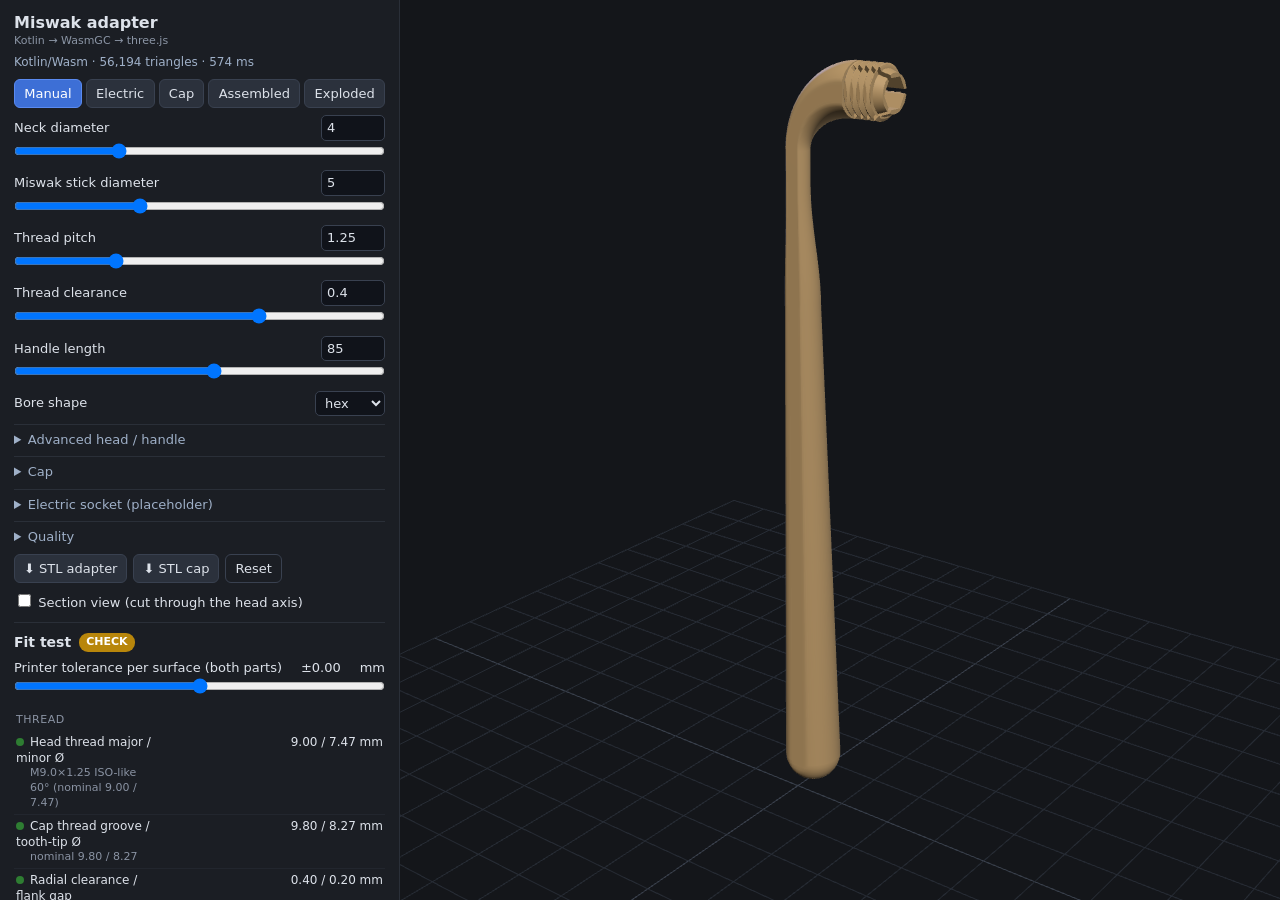
==== index.html @ 6ca2f8dc "miswak adapter Kotlin/Wasm site" ====
<!doctype html>
<html lang="en">
<head>
<meta charset="utf-8">
<meta name="viewport" content="width=device-width,initial-scale=1">
<title>Miswak toothbrush adapter — Kotlin/Wasm parametric generator</title>
<link rel="stylesheet" href="style.css">
<script type="importmap">
{ "imports": { "three": "./vendor/three.module.min.js" } }
</script>
</head>
<body>
<div id="app">
  <aside id="panel">
    <h1>Miswak adapter <small>Kotlin → WasmGC → three.js</small></h1>
    <div id="status" class="status">loading Kotlin/Wasm…</div>

    <div class="seg" id="modes">
      <button data-mode="manual" class="on">Manual</button>
      <button data-mode="electric">Electric</button>
      <button data-mode="cap">Cap</button>
      <button data-mode="assembled">Assembled</button>
      <button data-mode="exploded">Exploded</button>
    </div>
    <div class="row" id="variantRow" style="display:none">
      <label>Head for assembled/exploded</label>
      <select id="variant"><option value="manual">manual</option><option value="electric">electric</option></select>
    </div>

    <div id="controls"></div>

    <div class="row buttons">
      <button id="dlMain">⬇ STL adapter</button>
      <button id="dlCap">⬇ STL cap</button>
      <button id="reset" class="ghost">Reset</button>
    </div>
    <label class="chk"><input type="checkbox" id="section"> Section view (cut through the head axis)</label>

    <section id="fit">
      <h2>Fit test <span id="fitSummary" class="badge">…</span></h2>
      <div class="ctl"><div class="top"><label>Printer tolerance per surface (both parts)</label><span id="tolv">±0.00</span> mm</div>
        <input type="range" id="tol" min="-0.15" max="0.15" step="0.01" value="0"></div>
      <table id="fitTable"></table>
      <p class="foot">Live checks computed in Kotlin from the current parameters. <b>+</b> = over-extrusion (parts grow), <b>−</b> = under-extrusion.
        At the default parameters they match the virtual fit test of the exported STLs (trimesh + manifold3d helix sweep): free running to the cone,
        safe from −0.15 to +0.10 mm, +0.15 mm marginal; 22.5 MPa at 5 N (2.0×), 45 MPa at 10 N.
        Static results: <a href="fit-test/cross_section_assembled.png" target="_blank">assembled cross-section</a> ·
        <a href="fit-test/clearance_heatmap.png" target="_blank">clearance heat map</a> ·
        <a href="fit-test/REPORT.md" target="_blank">REPORT.md</a> ·
        <a href="fit-test/sweep_final.csv" target="_blank">sweep CSV</a> ·
        <a href="fit-test/thread_test_head.stl">thread test stub STL</a> + <a href="fit-test/thread_test_cap.stl">cap STL</a></p>
    </section>
    <pre id="info"></pre>
    <p class="foot">Geometry is generated in Kotlin (compiled to WebAssembly GC) by revolve / bend-sweep / thread-helix meshing — no CSG library. STL export is binary, in print orientation. Electric socket is a placeholder. Defaults = design v2 (fit-tested).</p>
  </aside>
  <main id="view"><canvas id="c"></canvas><div id="fallback" hidden></div></main>
</div>
<script type="module" src="app.js"></script>
</body>
</html>
---- style.css ----
*{box-sizing:border-box}
html,body{margin:0;height:100%;font:13px/1.35 system-ui,-apple-system,Segoe UI,Roboto,sans-serif;background:#14161a;color:#dde2ea}
#app{display:flex;height:100%}
#panel{width:400px;min-width:320px;overflow-y:auto;padding:12px 14px;background:#1b1e24;border-right:1px solid #2a2f38}
#view{flex:1;position:relative}
canvas{width:100%;height:100%;display:block}
h1{font-size:16px;margin:0 0 6px}h1 small{display:block;font-weight:400;color:#8b95a5;font-size:11px}
.status{font-size:12px;color:#9fb0c8;margin-bottom:8px;min-height:16px}
.status.err{color:#ff8a80}
.seg{display:flex;flex-wrap:wrap;gap:4px;margin:6px 0}
button{background:#2b313c;color:#dde2ea;border:1px solid #394150;border-radius:6px;padding:5px 9px;cursor:pointer;font:inherit}
button:hover{background:#353d4b}button.on{background:#3d6fd6;border-color:#5a8af0;color:#fff}
button.ghost{background:transparent}
.seg button{flex:1 1 auto}
.row{display:flex;align-items:center;gap:6px;margin:6px 0}
.row label{flex:1}
select,input[type=number]{background:#10131a;color:#dde2ea;border:1px solid #394150;border-radius:5px;padding:3px 5px;font:inherit}
input[type=number]{width:64px}
.ctl{margin:7px 0}
.ctl .top{display:flex;justify-content:space-between;align-items:center;gap:6px}
.ctl input[type=range]{width:100%;margin:2px 0 0}
details{margin:8px 0;border-top:1px solid #2a2f38;padding-top:6px}
summary{cursor:pointer;color:#9fb0c8}
.buttons{flex-wrap:wrap}
pre{background:#10131a;border:1px solid #2a2f38;border-radius:6px;padding:8px;font-size:11px;white-space:pre-wrap;color:#b8c4d6}
.foot{color:#7c879a;font-size:11px}
#fallback{position:absolute;inset:0;display:flex;align-items:center;justify-content:center;padding:30px;text-align:center;color:#ffb4a8;background:#14161a}
#fallback[hidden]{display:none}
@media(max-width:760px){#app{flex-direction:column-reverse}#panel{width:100%;height:55%;border-right:0;border-top:1px solid #2a2f38}}

#fit { margin-top: 10px; border-top: 1px solid #2a2f38; padding-top: 6px; }
#fit h2 { font-size: 14px; margin: 4px 0 6px; display: flex; align-items: center; gap: 8px; }
.badge { font-size: 11px; padding: 2px 7px; border-radius: 9px; background: #333; color: #fff; }
.badge.s0 { background: #2e7d32; } .badge.s1 { background: #b8860b; } .badge.s2 { background: #c62828; }
#fitTable { width: 100%; border-collapse: collapse; font-size: 12px; }
#fitTable td { padding: 3px 2px; vertical-align: top; border-bottom: 1px solid #22262e; }
#fitTable td.v { text-align: right; white-space: nowrap; font-variant-numeric: tabular-nums; padding-left: 6px; }
#fitTable tr.grp td { color: #8a93a3; font-size: 11px; text-transform: uppercase; letter-spacing: .05em; padding-top: 7px; border: 0; }
#fitTable .note { color: #8a93a3; font-size: 11px; margin-left: 14px; }
#fitTable .dot { display: inline-block; width: 8px; height: 8px; border-radius: 50%; margin-right: 6px; background: #2e7d32; }
#fitTable tr.s1 .dot { background: #e0a800; } #fitTable tr.s2 .dot { background: #e53935; }
#fitTable tr.s2 td.v { color: #ff8a80; } #fitTable tr.s1 td.v { color: #ffd54f; }
.chk { display: block; margin: 8px 0 2px; font-size: 13px; cursor: pointer; }
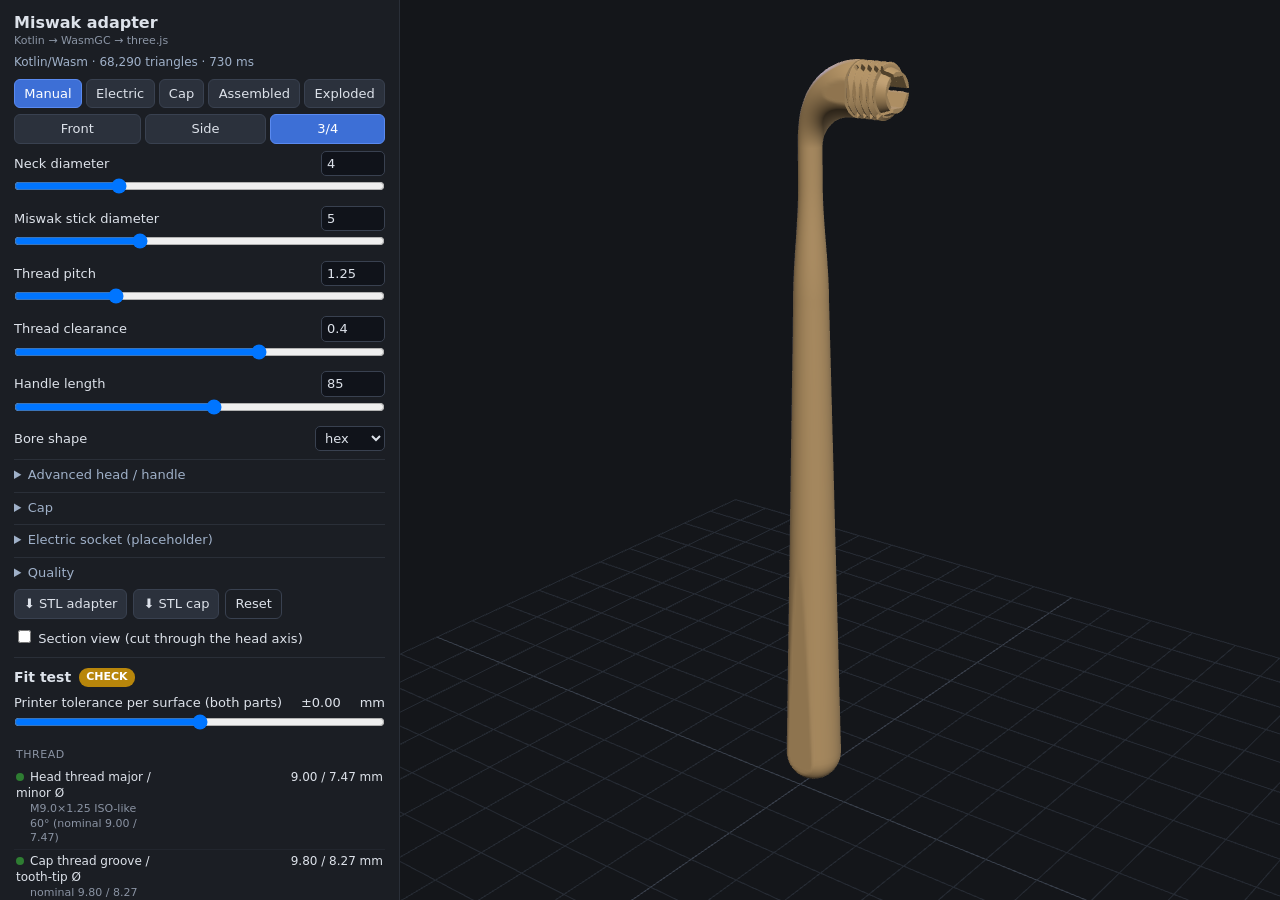
==== commit 8644a14c: "v3: centred neck/head (symmetric front view), Front/Side/3/4 view buttons (magic-stick 3e27427)" ====
--- a/index.html
+++ b/index.html
@@ -21,6 +21,11 @@
       <button data-mode="cap">Cap</button>
       <button data-mode="assembled">Assembled</button>
       <button data-mode="exploded">Exploded</button>
+    </div>
+    <div class="seg" id="views">
+      <button data-view="front" title="look down the head axis">Front</button>
+      <button data-view="side" title="bend plane">Side</button>
+      <button data-view="iso" class="on">3/4</button>
     </div>
     <div class="row" id="variantRow" style="display:none">
       <label>Head for assembled/exploded</label>
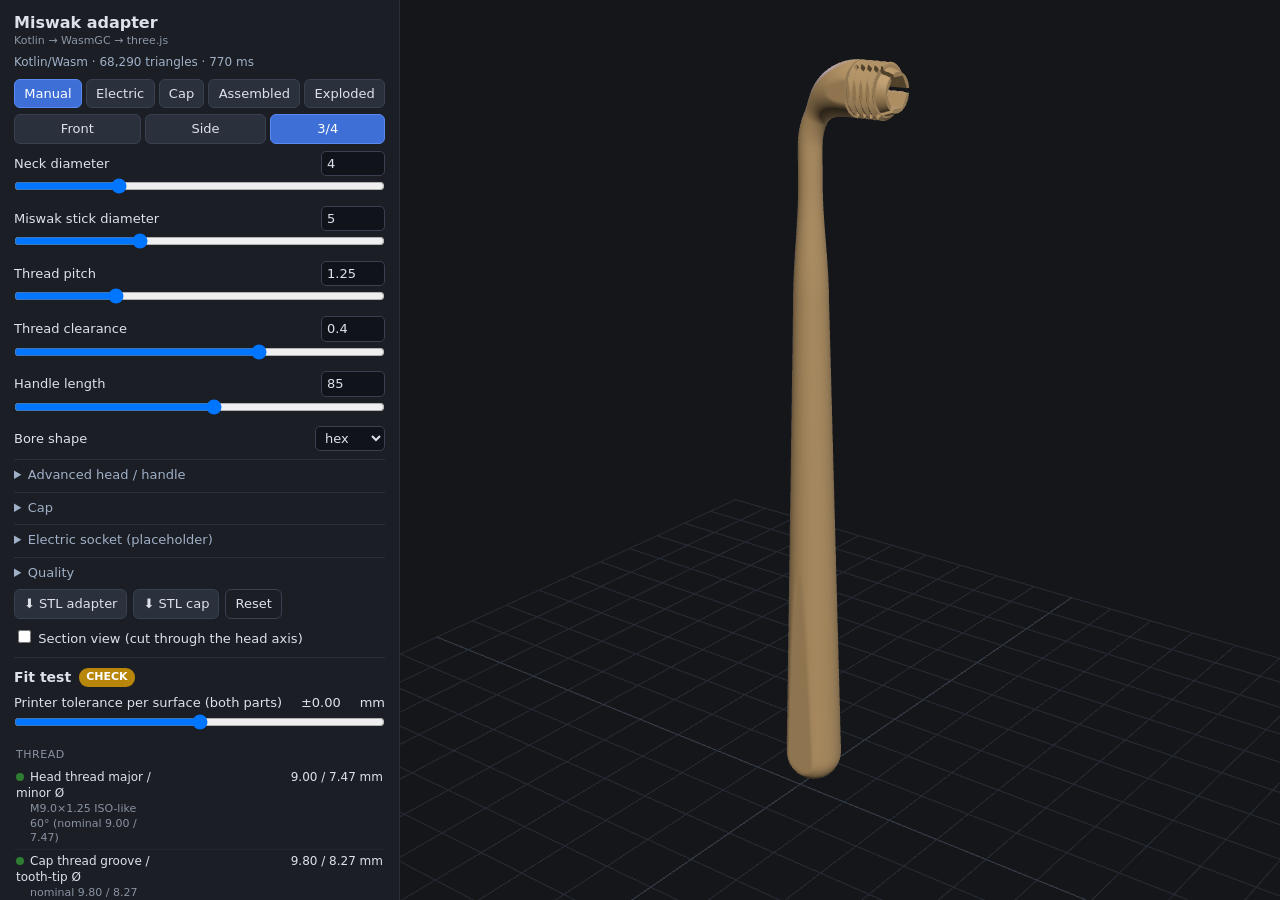
==== commit edf67389: "fit-test results page + suggestions; viewer link (magic-stick 8088613)" ====
--- a/index.html
+++ b/index.html
@@ -49,6 +49,7 @@
       <p class="foot">Live checks computed in Kotlin from the current parameters. <b>+</b> = over-extrusion (parts grow), <b>−</b> = under-extrusion.
         At the default parameters they match the virtual fit test of the exported STLs (trimesh + manifold3d helix sweep): free running to the cone,
         safe from −0.15 to +0.10 mm, +0.15 mm marginal; 22.5 MPa at 5 N (2.0×), 45 MPa at 10 N.
+        <br><b><a href="fit-test/">Full virtual fit test results, pre-print test ideas and strength ideas →</a></b><br>
         Static results: <a href="fit-test/cross_section_assembled.png" target="_blank">assembled cross-section</a> ·
         <a href="fit-test/clearance_heatmap.png" target="_blank">clearance heat map</a> ·
         <a href="fit-test/REPORT.md" target="_blank">REPORT.md</a> ·
